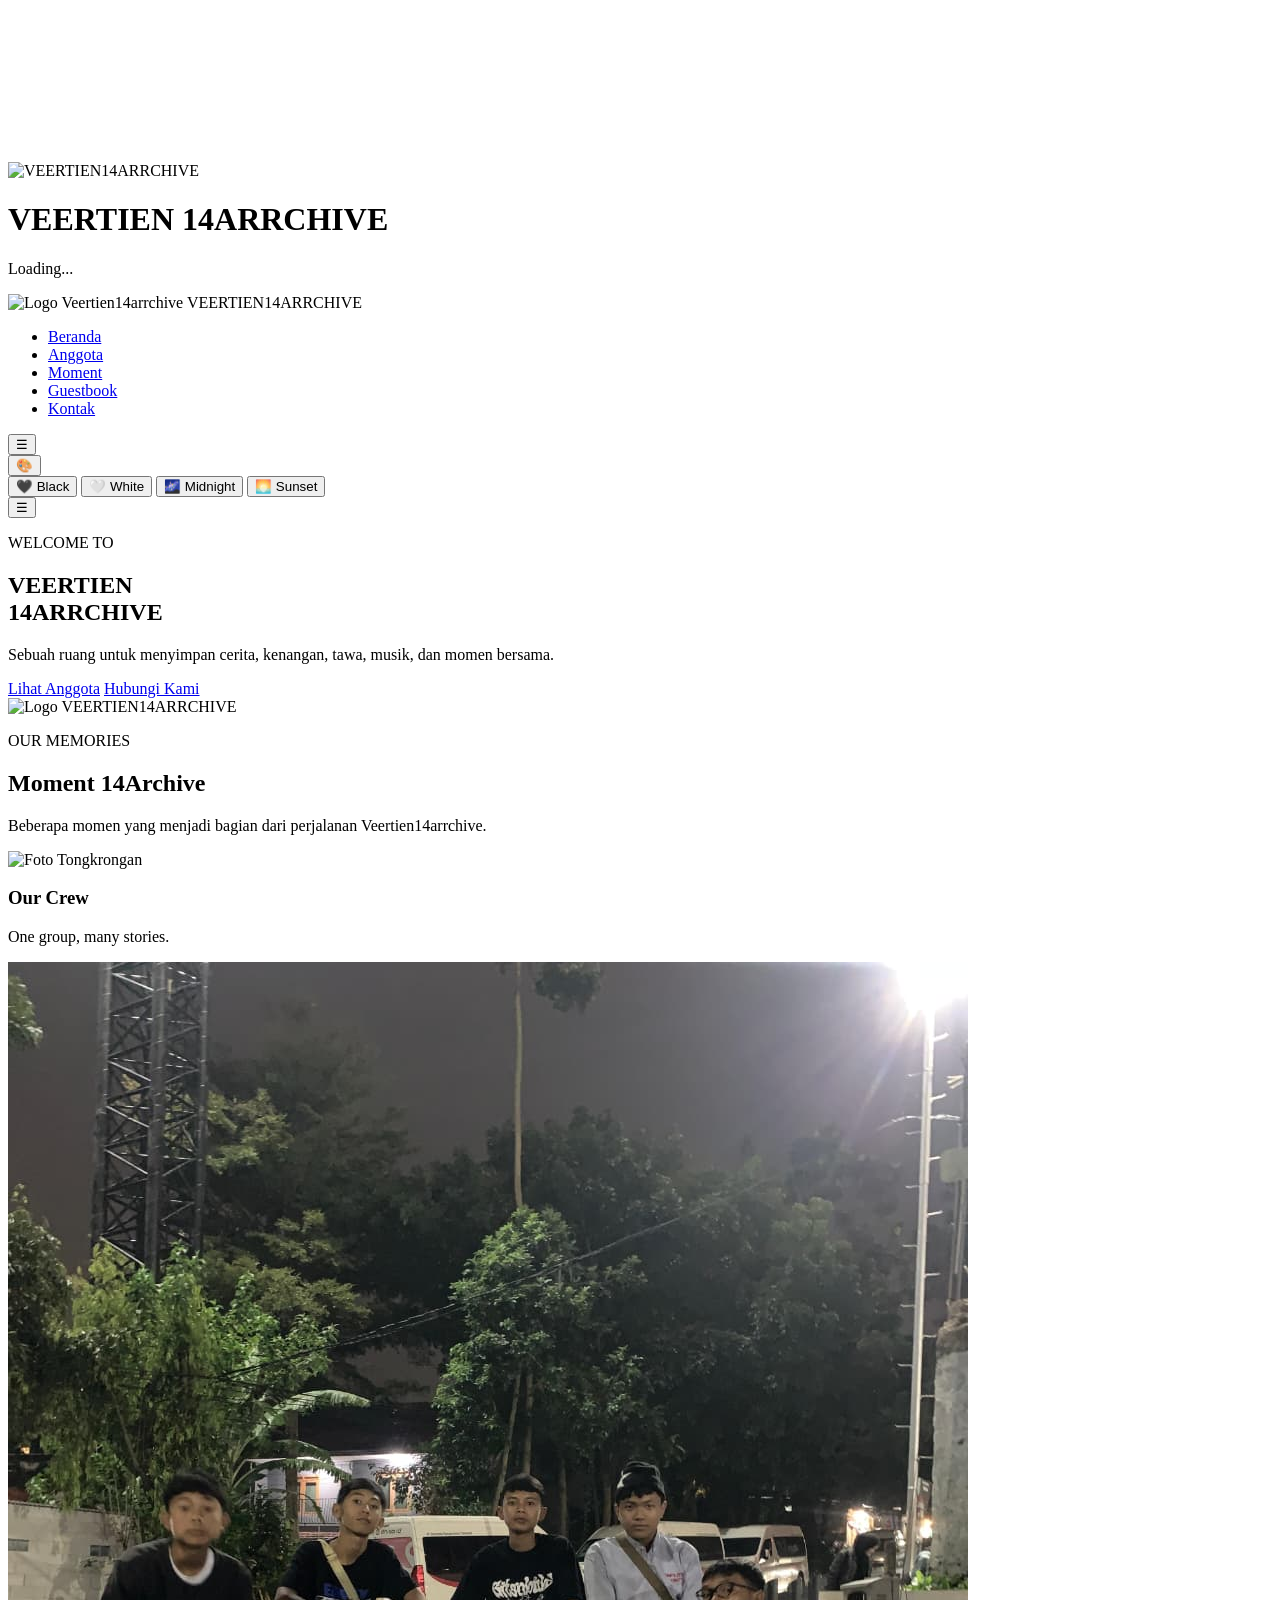
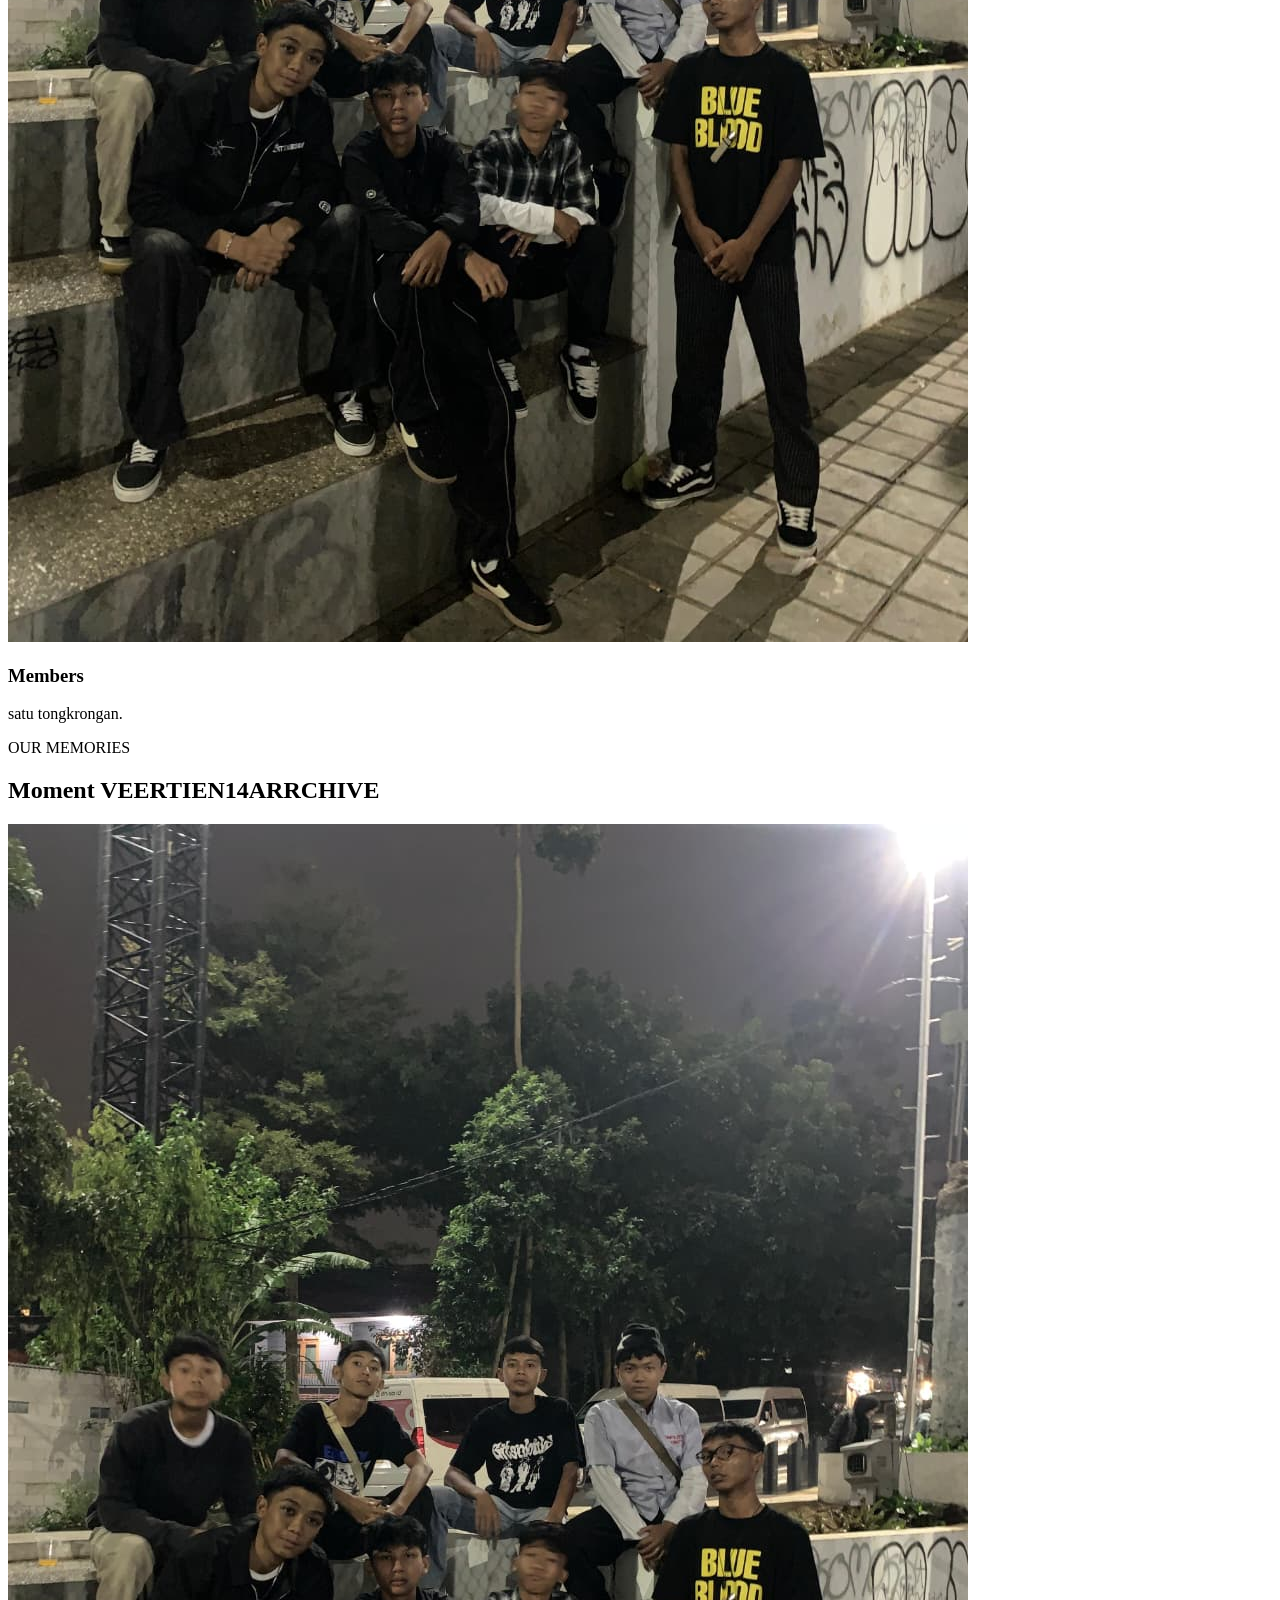
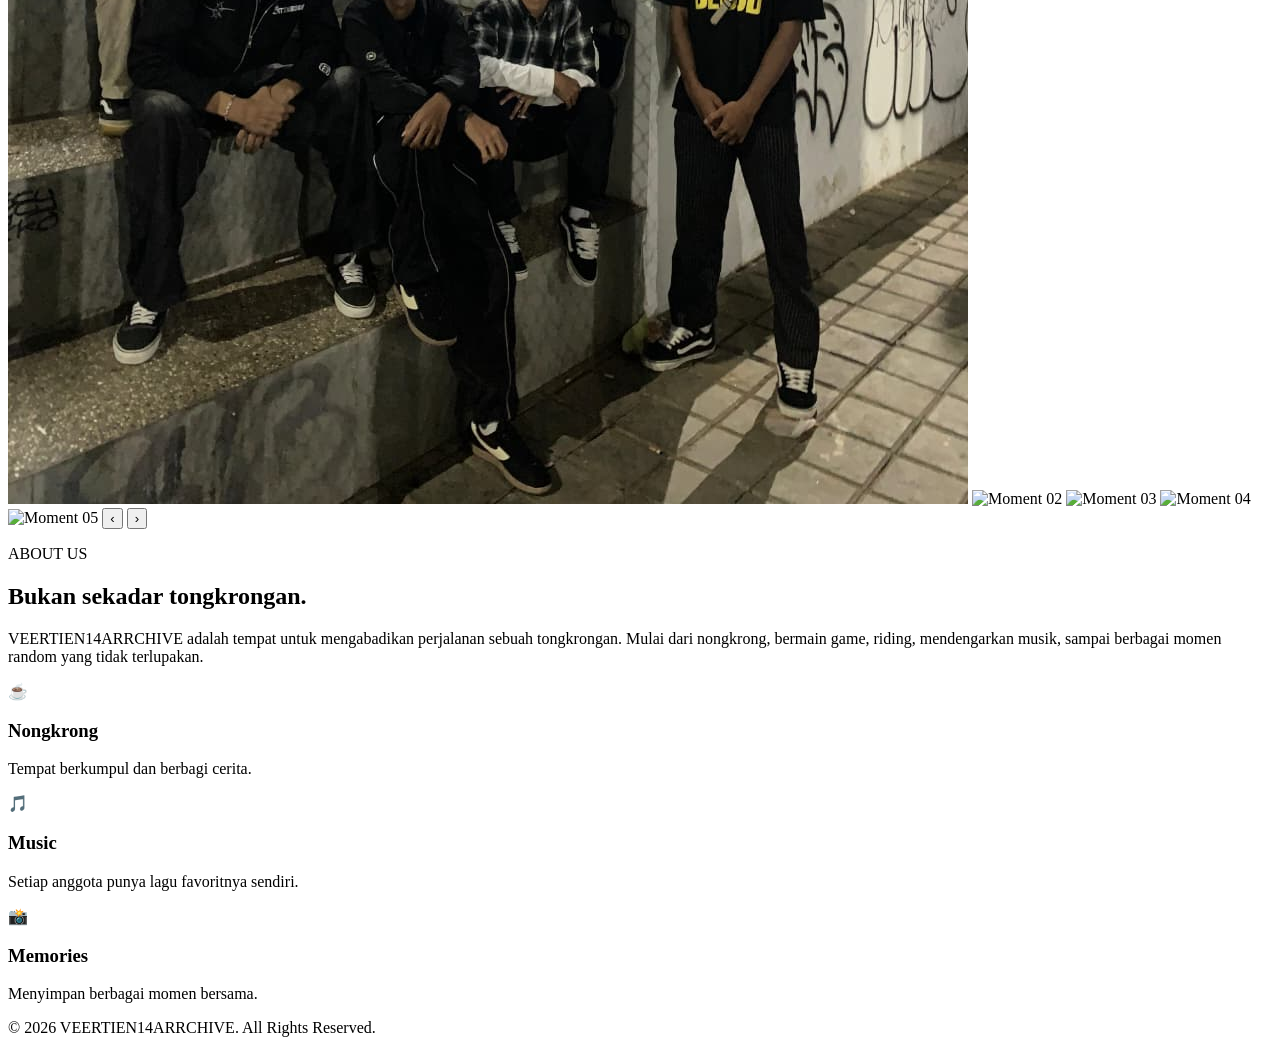
==== index.html @ f48fa810 "Add files via upload" ====
<!DOCTYPE html>
<html lang="id">
<head>
    <meta charset="UTF-8">
    <meta name="viewport" content="width=device-width, initial-scale=1.0">

    <title>VEERTIEN14ARRCHIVE</title>

    <link rel="stylesheet" href="style.css">
</head>

<body>
    <canvas id="particle-canvas"></canvas>
    <!-- LOADING SCREEN -->
<div id="loading-screen">

    <div class="loader-content">

        <img src="logo.jpeg" alt="VEERTIEN14ARRCHIVE">

        <h1>
            VEERTIEN
            <span>14ARRCHIVE</span>
        </h1>

        <div class="loader-bar">
            <div></div>
        </div>

        <p>Loading...</p>

    </div>

</div>

<header>
    <nav class="navbar">

        <div class="logo">
            <img src="logo.jpeg" alt="Logo Veertien14arrchive"> <span class="logo-text"> VEERTIEN<span>14ARRCHIVE</span> </span> </div>

        <ul class="nav-menu">
            <li>
                <a href="index.html" class="active">Beranda</a>
            </li>

            <li>
                <a href="anggota.html">Anggota</a>
            </li>

            <li>
                <a href="moment.html">Moment</a>
            </li>

            <li>
                <a href="guestbook.html">Guestbook</a>
            </li>

            <li>
                <a href="kontak.html">Kontak</a>
            </li>
        </ul>

        <button class="menu-toggle" onclick="toggleMenu()">
            ☰
        </button>

        <div class="theme-selector">
    <button class="theme-toggle" onclick="toggleTheme()">🎨</button>

    <div class="theme-menu" id="theme-menu">
        <button onclick="setTheme('black')">🖤 Black</button>
        <button onclick="setTheme('white')">🤍 White</button>
        <button onclick="setTheme('midnight')">🌌 Midnight</button>
        <button onclick="setTheme('sunset')">🌅 Sunset</button>
    </div>
</div>

<button class="menu-toggle" onclick="toggleMenu()">
    ☰
</button>

    </nav>
</header>


<!-- HERO -->

<section class="hero">
    <div class="hero-content">

        <div class="welcome-logo">
            <div class="welcome-text">
                <p class="small-title">WELCOME TO</p>

                <h1>
                    VEERTIEN<br>
                    <span>14ARRCHIVE</span>
                </h1>

                <p>
                    Sebuah ruang untuk menyimpan cerita,
                    kenangan, tawa, musik, dan momen
                    bersama.
                </p>

                <div class="hero-buttons">
                    <a href="anggota.html" class="btn">Lihat Anggota</a>
                    <a href="kontak.html" class="btn secondary">Hubungi Kami</a>
                </div>
            </div>

            <!-- LOGO DI SEBELAH KANAN -->
            <div class="welcome-logo-image">
                <img src="logo.jpeg" alt="Logo VEERTIEN14ARRCHIVE">
            </div>
        </div>

    </div>
</section>


<!-- GAMBAR -->

<section class="gallery">

    <div class="section-title">

        <p class="section-label">
            OUR MEMORIES
        </p>

        <h2>
            Moment <span>14Archive</span>
        </h2>

        <p>
            Beberapa momen yang menjadi bagian
            dari perjalanan Veertien14arrchive.
        </p>

    </div>


    <div class="gallery-container">

        <div class="gallery-image main-image">

            <img
                src="moment20.jpeg"
                alt="Foto Tongkrongan">

            <div class="image-caption">
                <h3>Our Crew</h3>
                <p>One group, many stories.</p>
            </div>

        </div>


        <div class="gallery-image">

            <img
                src="gambar1.jpeg"
                alt="Foto Anggota">

            <div class="image-caption">
                <h3>Members</h3>
                <p>satu tongkrongan.</p>
            </div>

        </div>

    </div>

</section>

<section class="home-slideshow">

    <div class="slideshow-header">
        <p>OUR MEMORIES</p>
        <h2>Moment VEERTIEN14ARRCHIVE</h2>
    </div>

    <div class="slideshow">

        <img src="gambar1.jpeg" class="slide active" alt="Moment 01">
        <img src="moment20.jpeg" class="slide" alt="Moment 02">
        <img src="moment23.jpeg" class="slide" alt="Moment 03">
        <img src="moment32.jpeg" class="slide" alt="Moment 04">
        <img src="moment30.jpeg" class="slide" alt="Moment 05">

        <button class="slide-prev" onclick="changeSlide(-1)">‹</button>
        <button class="slide-next" onclick="changeSlide(1)">›</button>

        <div class="slide-dots">
            <span class="dot active" onclick="showSlide(0)"></span>
            <span class="dot" onclick="showSlide(1)"></span>
            <span class="dot" onclick="showSlide(2)"></span>
            <span class="dot" onclick="showSlide(3)"></span>
            <span class="dot" onclick="showSlide(4)"></span>
        </div>

    </div>

</section>


<!-- TENTANG -->

<section class="about">

    <div>

        <p class="section-label">
            ABOUT US
        </p>

        <h2>
            Bukan sekadar <span>tongkrongan.</span>
        </h2>

        <p>
            VEERTIEN14ARRCHIVE adalah tempat untuk
            mengabadikan perjalanan sebuah tongkrongan.
            Mulai dari nongkrong, bermain game,
            riding, mendengarkan musik, sampai
            berbagai momen random yang tidak terlupakan.
        </p>

    </div>


    <div class="about-cards">

        <div class="card">

            <div class="icon">
                ☕
            </div>

            <h3>
                Nongkrong
            </h3>

            <p>
                Tempat berkumpul dan berbagi cerita.
            </p>

        </div>


        <div class="card">

            <div class="icon">
                🎵
            </div>

            <h3>
                Music
            </h3>

            <p>
                Setiap anggota punya lagu favoritnya sendiri.
            </p>

        </div>


        <div class="card">

            <div class="icon">
                📸
            </div>

            <h3>
                Memories
            </h3>

            <p>
                Menyimpan berbagai momen bersama.
            </p>

        </div>

    </div>

</section>

<footer>

    <p>
        © 2026 VEERTIEN14ARRCHIVE.
        All Rights Reserved.
    </p>

</footer>


<script src="script.js"></script>

</body>
</html>
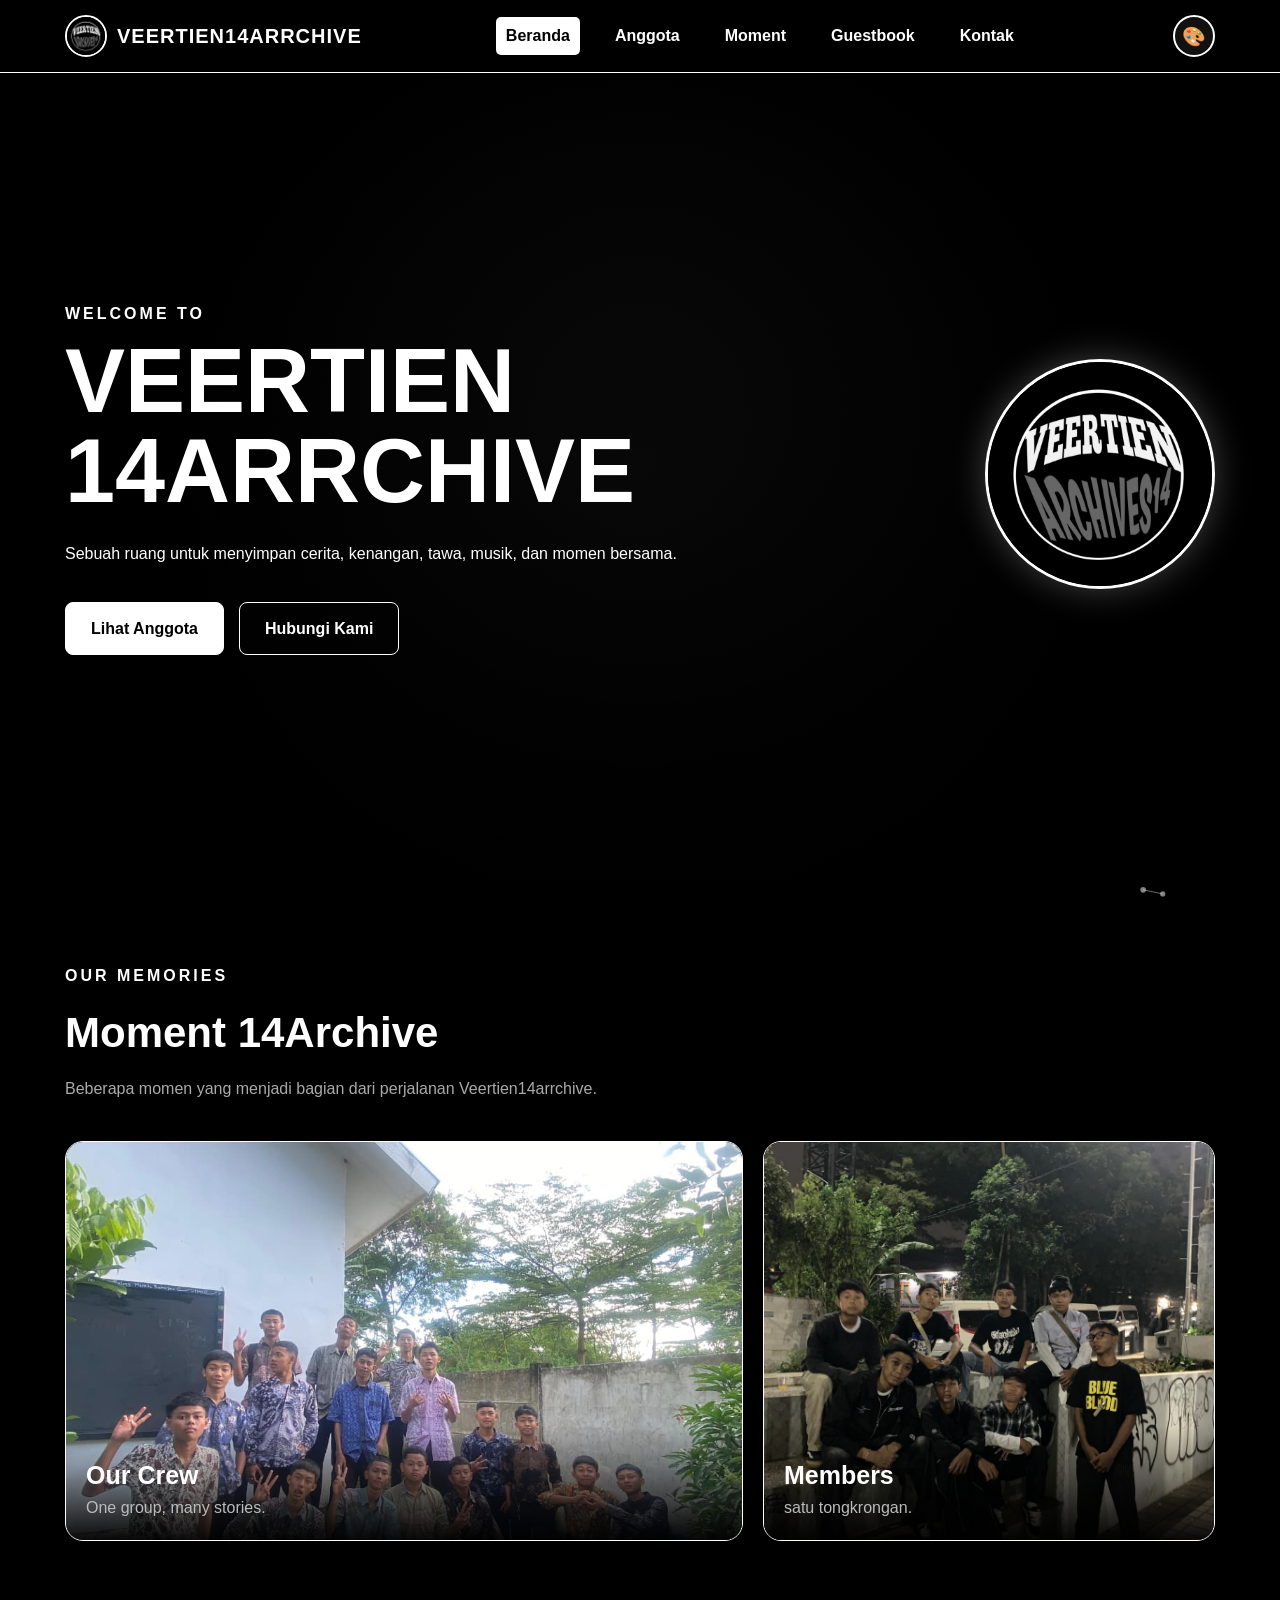
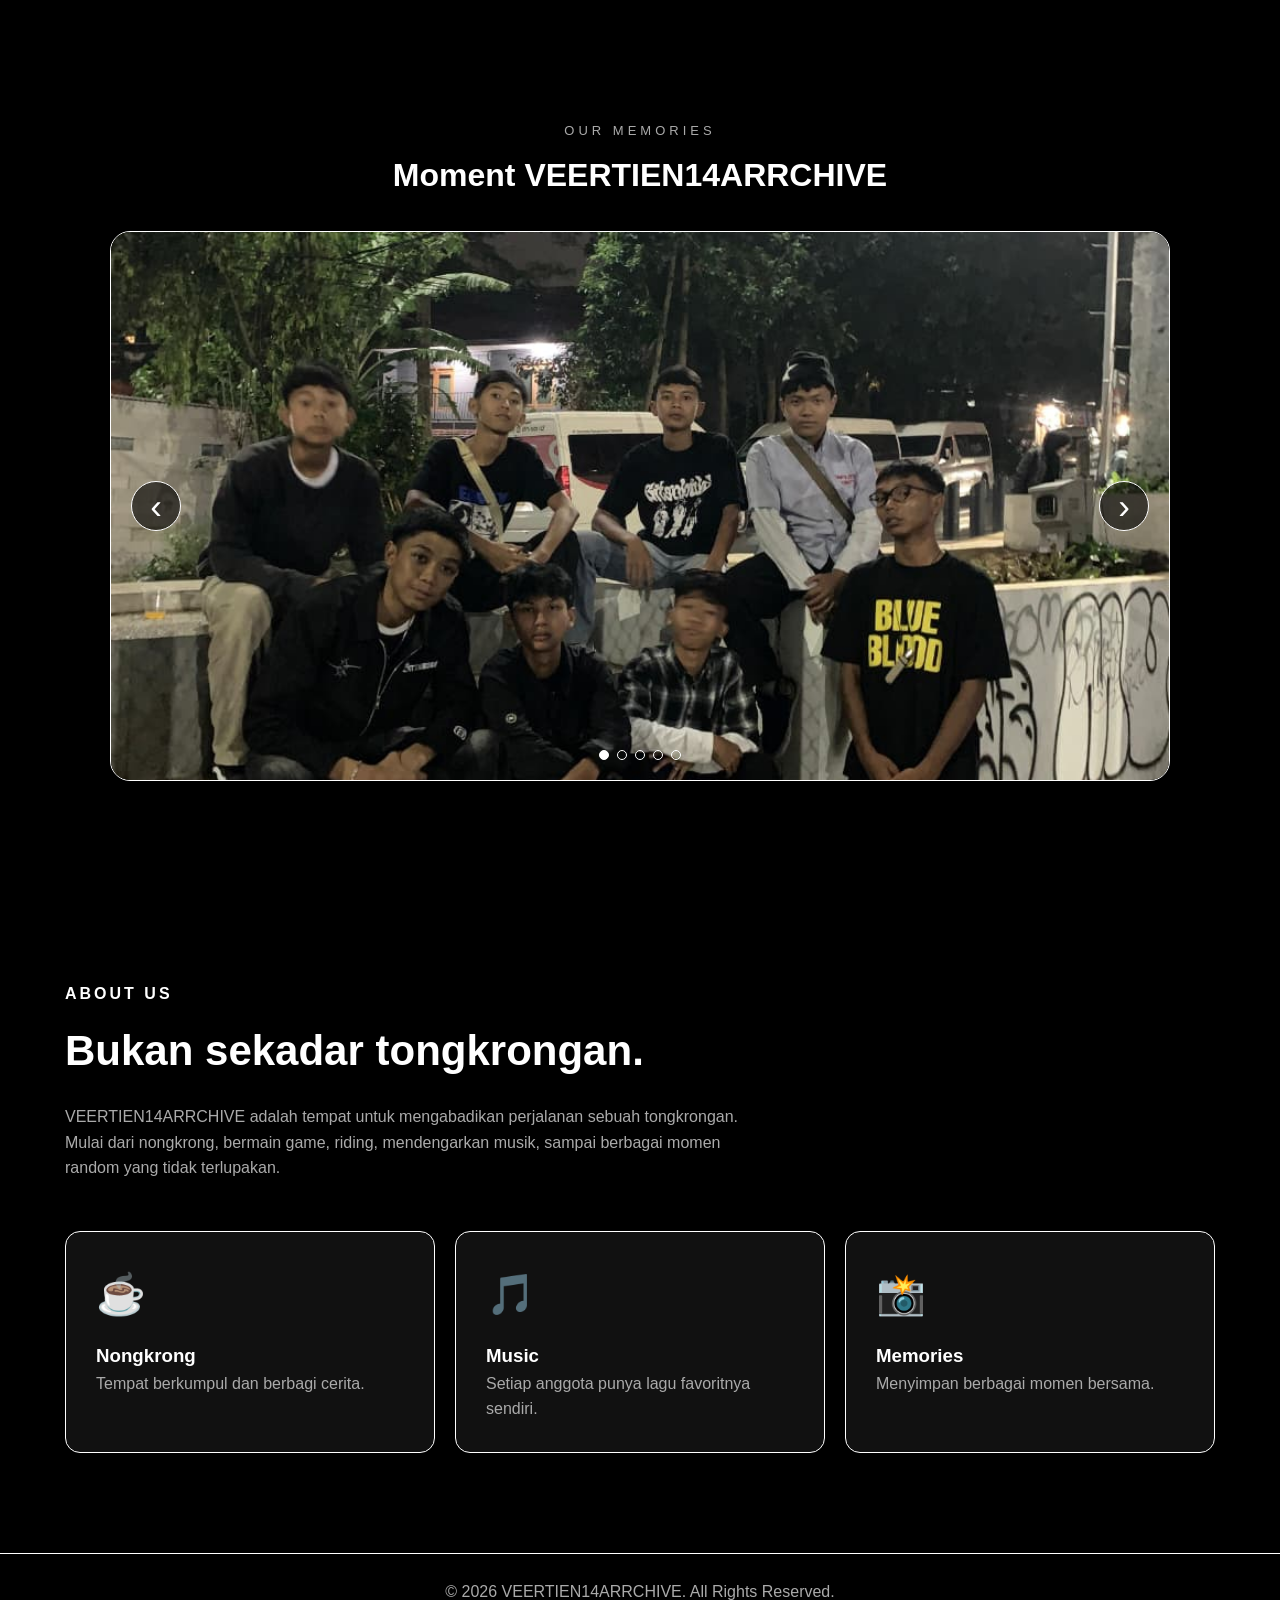
==== commit d6d1e5b5: "update website" ====
--- a/index.html
+++ b/index.html
@@ -1,303 +1,303 @@
-<!DOCTYPE html>
-<html lang="id">
-<head>
-    <meta charset="UTF-8">
-    <meta name="viewport" content="width=device-width, initial-scale=1.0">
-
-    <title>VEERTIEN14ARRCHIVE</title>
-
-    <link rel="stylesheet" href="style.css">
-</head>
-
-<body>
-    <canvas id="particle-canvas"></canvas>
-    <!-- LOADING SCREEN -->
-<div id="loading-screen">
-
-    <div class="loader-content">
-
-        <img src="logo.jpeg" alt="VEERTIEN14ARRCHIVE">
-
-        <h1>
-            VEERTIEN
-            <span>14ARRCHIVE</span>
-        </h1>
-
-        <div class="loader-bar">
-            <div></div>
-        </div>
-
-        <p>Loading...</p>
-
-    </div>
-
-</div>
-
-<header>
-    <nav class="navbar">
-
-        <div class="logo">
-            <img src="logo.jpeg" alt="Logo Veertien14arrchive"> <span class="logo-text"> VEERTIEN<span>14ARRCHIVE</span> </span> </div>
-
-        <ul class="nav-menu">
-            <li>
-                <a href="index.html" class="active">Beranda</a>
-            </li>
-
-            <li>
-                <a href="anggota.html">Anggota</a>
-            </li>
-
-            <li>
-                <a href="moment.html">Moment</a>
-            </li>
-
-            <li>
-                <a href="guestbook.html">Guestbook</a>
-            </li>
-
-            <li>
-                <a href="kontak.html">Kontak</a>
-            </li>
-        </ul>
-
-        <button class="menu-toggle" onclick="toggleMenu()">
-            ☰
-        </button>
-
-        <div class="theme-selector">
-    <button class="theme-toggle" onclick="toggleTheme()">🎨</button>
-
-    <div class="theme-menu" id="theme-menu">
-        <button onclick="setTheme('black')">🖤 Black</button>
-        <button onclick="setTheme('white')">🤍 White</button>
-        <button onclick="setTheme('midnight')">🌌 Midnight</button>
-        <button onclick="setTheme('sunset')">🌅 Sunset</button>
-    </div>
-</div>
-
-<button class="menu-toggle" onclick="toggleMenu()">
-    ☰
-</button>
-
-    </nav>
-</header>
-
-
-<!-- HERO -->
-
-<section class="hero">
-    <div class="hero-content">
-
-        <div class="welcome-logo">
-            <div class="welcome-text">
-                <p class="small-title">WELCOME TO</p>
-
-                <h1>
-                    VEERTIEN<br>
-                    <span>14ARRCHIVE</span>
-                </h1>
-
-                <p>
-                    Sebuah ruang untuk menyimpan cerita,
-                    kenangan, tawa, musik, dan momen
-                    bersama.
-                </p>
-
-                <div class="hero-buttons">
-                    <a href="anggota.html" class="btn">Lihat Anggota</a>
-                    <a href="kontak.html" class="btn secondary">Hubungi Kami</a>
-                </div>
-            </div>
-
-            <!-- LOGO DI SEBELAH KANAN -->
-            <div class="welcome-logo-image">
-                <img src="logo.jpeg" alt="Logo VEERTIEN14ARRCHIVE">
-            </div>
-        </div>
-
-    </div>
-</section>
-
-
-<!-- GAMBAR -->
-
-<section class="gallery">
-
-    <div class="section-title">
-
-        <p class="section-label">
-            OUR MEMORIES
-        </p>
-
-        <h2>
-            Moment <span>14Archive</span>
-        </h2>
-
-        <p>
-            Beberapa momen yang menjadi bagian
-            dari perjalanan Veertien14arrchive.
-        </p>
-
-    </div>
-
-
-    <div class="gallery-container">
-
-        <div class="gallery-image main-image">
-
-            <img
-                src="moment20.jpeg"
-                alt="Foto Tongkrongan">
-
-            <div class="image-caption">
-                <h3>Our Crew</h3>
-                <p>One group, many stories.</p>
-            </div>
-
-        </div>
-
-
-        <div class="gallery-image">
-
-            <img
-                src="gambar1.jpeg"
-                alt="Foto Anggota">
-
-            <div class="image-caption">
-                <h3>Members</h3>
-                <p>satu tongkrongan.</p>
-            </div>
-
-        </div>
-
-    </div>
-
-</section>
-
-<section class="home-slideshow">
-
-    <div class="slideshow-header">
-        <p>OUR MEMORIES</p>
-        <h2>Moment VEERTIEN14ARRCHIVE</h2>
-    </div>
-
-    <div class="slideshow">
-
-        <img src="gambar1.jpeg" class="slide active" alt="Moment 01">
-        <img src="moment20.jpeg" class="slide" alt="Moment 02">
-        <img src="moment23.jpeg" class="slide" alt="Moment 03">
-        <img src="moment32.jpeg" class="slide" alt="Moment 04">
-        <img src="moment30.jpeg" class="slide" alt="Moment 05">
-
-        <button class="slide-prev" onclick="changeSlide(-1)">‹</button>
-        <button class="slide-next" onclick="changeSlide(1)">›</button>
-
-        <div class="slide-dots">
-            <span class="dot active" onclick="showSlide(0)"></span>
-            <span class="dot" onclick="showSlide(1)"></span>
-            <span class="dot" onclick="showSlide(2)"></span>
-            <span class="dot" onclick="showSlide(3)"></span>
-            <span class="dot" onclick="showSlide(4)"></span>
-        </div>
-
-    </div>
-
-</section>
-
-
-<!-- TENTANG -->
-
-<section class="about">
-
-    <div>
-
-        <p class="section-label">
-            ABOUT US
-        </p>
-
-        <h2>
-            Bukan sekadar <span>tongkrongan.</span>
-        </h2>
-
-        <p>
-            VEERTIEN14ARRCHIVE adalah tempat untuk
-            mengabadikan perjalanan sebuah tongkrongan.
-            Mulai dari nongkrong, bermain game,
-            riding, mendengarkan musik, sampai
-            berbagai momen random yang tidak terlupakan.
-        </p>
-
-    </div>
-
-
-    <div class="about-cards">
-
-        <div class="card">
-
-            <div class="icon">
-                ☕
-            </div>
-
-            <h3>
-                Nongkrong
-            </h3>
-
-            <p>
-                Tempat berkumpul dan berbagi cerita.
-            </p>
-
-        </div>
-
-
-        <div class="card">
-
-            <div class="icon">
-                🎵
-            </div>
-
-            <h3>
-                Music
-            </h3>
-
-            <p>
-                Setiap anggota punya lagu favoritnya sendiri.
-            </p>
-
-        </div>
-
-
-        <div class="card">
-
-            <div class="icon">
-                📸
-            </div>
-
-            <h3>
-                Memories
-            </h3>
-
-            <p>
-                Menyimpan berbagai momen bersama.
-            </p>
-
-        </div>
-
-    </div>
-
-</section>
-
-<footer>
-
-    <p>
-        © 2026 VEERTIEN14ARRCHIVE.
-        All Rights Reserved.
-    </p>
-
-</footer>
-
-
-<script src="script.js"></script>
-
-</body>
-</html>
+<!DOCTYPE html>
+<html lang="id">
+<head>
+    <meta charset="UTF-8">
+    <meta name="viewport" content="width=device-width, initial-scale=1.0">
+
+    <title>VEERTIEN14ARRCHIVE</title>
+
+    <link rel="stylesheet" href="style.css">
+</head>
+
+<body>
+    <canvas id="particle-canvas"></canvas>
+    <!-- LOADING SCREEN -->
+<div id="loading-screen">
+
+    <div class="loader-content">
+
+        <img src="logo.jpeg" alt="VEERTIEN14ARRCHIVE">
+
+        <h1>
+            VEERTIEN
+            <span>14ARRCHIVE</span>
+        </h1>
+
+        <div class="loader-bar">
+            <div></div>
+        </div>
+
+        <p>Loading...</p>
+
+    </div>
+
+</div>
+
+<header>
+    <nav class="navbar">
+
+        <div class="logo">
+            <img src="logo.jpeg" alt="Logo Veertien14arrchive"> <span class="logo-text"> VEERTIEN<span>14ARRCHIVE</span> </span> </div>
+
+        <ul class="nav-menu">
+            <li>
+                <a href="index.html" class="active">Beranda</a>
+            </li>
+
+            <li>
+                <a href="anggota.html">Anggota</a>
+            </li>
+
+            <li>
+                <a href="moment.html">Moment</a>
+            </li>
+
+            <li>
+                <a href="guestbook.html">Guestbook</a>
+            </li>
+
+            <li>
+                <a href="kontak.html">Kontak</a>
+            </li>
+        </ul>
+
+        <button class="menu-toggle" onclick="toggleMenu()">
+            ☰
+        </button>
+
+        <div class="theme-selector">
+    <button class="theme-toggle" onclick="toggleTheme()">🎨</button>
+
+    <div class="theme-menu" id="theme-menu">
+        <button onclick="setTheme('black')">🖤 Black</button>
+        <button onclick="setTheme('white')">🤍 White</button>
+        <button onclick="setTheme('midnight')">🌌 Midnight</button>
+        <button onclick="setTheme('sunset')">🌅 Sunset</button>
+    </div>
+</div>
+
+<button class="menu-toggle" onclick="toggleMenu()">
+    ☰
+</button>
+
+    </nav>
+</header>
+
+
+<!-- HERO -->
+
+<section class="hero">
+    <div class="hero-content">
+
+        <div class="welcome-logo">
+            <div class="welcome-text">
+                <p class="small-title">WELCOME TO</p>
+
+                <h1>
+                    VEERTIEN<br>
+                    <span>14ARRCHIVE</span>
+                </h1>
+
+                <p>
+                    Sebuah ruang untuk menyimpan cerita,
+                    kenangan, tawa, musik, dan momen
+                    bersama.
+                </p>
+
+                <div class="hero-buttons">
+                    <a href="anggota.html" class="btn">Lihat Anggota</a>
+                    <a href="kontak.html" class="btn secondary">Hubungi Kami</a>
+                </div>
+            </div>
+
+            <!-- LOGO DI SEBELAH KANAN -->
+            <div class="welcome-logo-image">
+                <img src="logo.jpeg" alt="Logo VEERTIEN14ARRCHIVE">
+            </div>
+        </div>
+
+    </div>
+</section>
+
+
+<!-- GAMBAR -->
+
+<section class="gallery">
+
+    <div class="section-title">
+
+        <p class="section-label">
+            OUR MEMORIES
+        </p>
+
+        <h2>
+            Moment <span>14Archive</span>
+        </h2>
+
+        <p>
+            Beberapa momen yang menjadi bagian
+            dari perjalanan Veertien14arrchive.
+        </p>
+
+    </div>
+
+
+    <div class="gallery-container">
+
+        <div class="gallery-image main-image">
+
+            <img
+                src="moment20.jpeg"
+                alt="Foto Tongkrongan">
+
+            <div class="image-caption">
+                <h3>Our Crew</h3>
+                <p>One group, many stories.</p>
+            </div>
+
+        </div>
+
+
+        <div class="gallery-image">
+
+            <img
+                src="gambar1.jpeg"
+                alt="Foto Anggota">
+
+            <div class="image-caption">
+                <h3>Members</h3>
+                <p>satu tongkrongan.</p>
+            </div>
+
+        </div>
+
+    </div>
+
+</section>
+
+<section class="home-slideshow">
+
+    <div class="slideshow-header">
+        <p>OUR MEMORIES</p>
+        <h2>Moment VEERTIEN14ARRCHIVE</h2>
+    </div>
+
+    <div class="slideshow">
+
+        <img src="gambar1.jpeg" class="slide active" alt="Moment 01">
+        <img src="moment20.jpeg" class="slide" alt="Moment 02">
+        <img src="moment23.jpeg" class="slide" alt="Moment 03">
+        <img src="moment32.jpeg" class="slide" alt="Moment 04">
+        <img src="moment30.jpeg" class="slide" alt="Moment 05">
+
+        <button class="slide-prev" onclick="changeSlide(-1)">‹</button>
+        <button class="slide-next" onclick="changeSlide(1)">›</button>
+
+        <div class="slide-dots">
+            <span class="dot active" onclick="showSlide(0)"></span>
+            <span class="dot" onclick="showSlide(1)"></span>
+            <span class="dot" onclick="showSlide(2)"></span>
+            <span class="dot" onclick="showSlide(3)"></span>
+            <span class="dot" onclick="showSlide(4)"></span>
+        </div>
+
+    </div>
+
+</section>
+
+
+<!-- TENTANG -->
+
+<section class="about">
+
+    <div>
+
+        <p class="section-label">
+            ABOUT US
+        </p>
+
+        <h2>
+            Bukan sekadar <span>tongkrongan.</span>
+        </h2>
+
+        <p>
+            VEERTIEN14ARRCHIVE adalah tempat untuk
+            mengabadikan perjalanan sebuah tongkrongan.
+            Mulai dari nongkrong, bermain game,
+            riding, mendengarkan musik, sampai
+            berbagai momen random yang tidak terlupakan.
+        </p>
+
+    </div>
+
+
+    <div class="about-cards">
+
+        <div class="card">
+
+            <div class="icon">
+                ☕
+            </div>
+
+            <h3>
+                Nongkrong
+            </h3>
+
+            <p>
+                Tempat berkumpul dan berbagi cerita.
+            </p>
+
+        </div>
+
+
+        <div class="card">
+
+            <div class="icon">
+                🎵
+            </div>
+
+            <h3>
+                Music
+            </h3>
+
+            <p>
+                Setiap anggota punya lagu favoritnya sendiri.
+            </p>
+
+        </div>
+
+
+        <div class="card">
+
+            <div class="icon">
+                📸
+            </div>
+
+            <h3>
+                Memories
+            </h3>
+
+            <p>
+                Menyimpan berbagai momen bersama.
+            </p>
+
+        </div>
+
+    </div>
+
+</section>
+
+<footer>
+
+    <p>
+        © 2026 VEERTIEN14ARRCHIVE.
+        All Rights Reserved.
+    </p>
+
+</footer>
+
+
+<script src="script.js"></script>
+
+</body>
+</html>
--- a/style.css
+++ b/style.css
@@ -0,0 +1,1651 @@
+/* =========================================================
+   RESET
+========================================================= */
+
+* {
+    margin: 0;
+    padding: 0;
+    box-sizing: border-box;
+}
+
+html {
+    scroll-behavior: smooth;
+}
+
+body {
+    font-family: Arial, Helvetica, sans-serif;
+    background: var(--bg);
+    color: var(--text);
+    line-height: 1.6;
+    overflow-x: hidden;
+    transition: background 0.5s ease, color 0.5s ease;
+}
+
+/* =========================================================
+   THEME SYSTEM
+========================================================= */
+
+:root {
+    --bg: #000000;
+    --bg-secondary: #111111;
+    --text: #ffffff;
+    --text-secondary: #aaaaaa;
+    --border: #ffffff;
+    --button-bg: #ffffff;
+    --button-text: #000000;
+}
+
+/* BLACK */
+
+body.theme-black {
+    --bg: #000000;
+    --bg-secondary: #111111;
+    --text: #ffffff;
+    --text-secondary: #aaaaaa;
+    --border: #ffffff;
+    --button-bg: #ffffff;
+    --button-text: #000000;
+}
+
+/* WHITE */
+
+body.theme-white {
+    --bg: #f5f5f5;
+    --bg-secondary: #ffffff;
+    --text: #111111;
+    --text-secondary: #555555;
+    --border: #111111;
+    --button-bg: #111111;
+    --button-text: #ffffff;
+}
+
+/* MIDNIGHT */
+
+body.theme-midnight {
+    --bg: #080d1a;
+    --bg-secondary: #111a2e;
+    --text: #eaf2ff;
+    --text-secondary: #9eacc5;
+    --border: #5d8cff;
+    --button-bg: #5d8cff;
+    --button-text: #ffffff;
+}
+
+/* SUNSET */
+
+body.theme-sunset {
+    --bg: #1a0d08;
+    --bg-secondary: #2b1710;
+    --text: #fff4ed;
+    --text-secondary: #d8aaa0;
+    --border: #ff9b6a;
+    --button-bg: #ff9b6a;
+    --button-text: #1a0d08;
+}
+
+/* =========================================================
+   NAVBAR
+========================================================= */
+
+header {
+    position: sticky;
+    top: 0;
+    z-index: 1000;
+    background: var(--bg);
+    border-bottom: 1px solid var(--border);
+    transition: 0.4s ease;
+}
+
+.navbar {
+    max-width: 1200px;
+    margin: auto;
+    padding: 15px 25px;
+    display: flex;
+    align-items: center;
+    justify-content: space-between;
+}
+
+.logo {
+    display: flex;
+    align-items: center;
+    gap: 10px;
+    font-size: 20px;
+    font-weight: bold;
+    letter-spacing: 1px;
+}
+
+.logo img {
+    width: 42px;
+    height: 42px;
+    object-fit: cover;
+    border-radius: 50%;
+    border: 2px solid var(--border);
+    transition: 0.3s ease;
+}
+
+.logo img:hover {
+    transform: rotate(10deg) scale(1.08);
+}
+
+.logo-text,
+.logo-text span {
+    color: var(--text);
+}
+
+.nav-menu {
+    list-style: none;
+    display: flex;
+    align-items: center;
+    gap: 25px;
+}
+
+.nav-menu a {
+    display: block;
+    color: var(--text);
+    text-decoration: none;
+    font-weight: bold;
+    padding: 6px 10px;
+    border-radius: 5px;
+    transition: 0.3s ease;
+}
+
+.nav-menu a:hover,
+.nav-menu a.active {
+    color: var(--button-text);
+    background: var(--button-bg);
+}
+
+.nav-menu li {
+    transition: 0.3s ease;
+}
+
+.nav-menu li:hover {
+    transform: translateY(-2px);
+}
+
+.menu-toggle {
+    display: none;
+    background: none;
+    border: none;
+    color: var(--text);
+    font-size: 25px;
+    cursor: pointer;
+}
+
+/* =========================================================
+   THEME SELECTOR
+========================================================= */
+
+.theme-selector {
+    position: relative;
+    margin-left: 15px;
+}
+
+.theme-toggle {
+    width: 42px;
+    height: 42px;
+    border-radius: 50%;
+    border: 2px solid var(--border);
+    background: var(--bg-secondary);
+    color: var(--text);
+    font-size: 19px;
+    cursor: pointer;
+    transition: 0.3s ease;
+}
+
+.theme-toggle:hover {
+    transform: rotate(20deg) scale(1.1);
+}
+
+.theme-menu {
+    position: absolute;
+    top: 52px;
+    right: 0;
+    width: 170px;
+    padding: 8px;
+    background: var(--bg-secondary);
+    border: 1px solid var(--border);
+    border-radius: 12px;
+    box-shadow: 0 10px 30px rgba(0, 0, 0, 0.4);
+    opacity: 0;
+    visibility: hidden;
+    transform: translateY(-10px);
+    transition: 0.3s ease;
+}
+
+.theme-menu.show {
+    opacity: 1;
+    visibility: visible;
+    transform: translateY(0);
+}
+
+.theme-menu button {
+    width: 100%;
+    padding: 10px;
+    border: none;
+    border-radius: 8px;
+    background: transparent;
+    color: var(--text);
+    text-align: left;
+    cursor: pointer;
+    transition: 0.3s ease;
+}
+
+.theme-menu button:hover {
+    background: var(--button-bg);
+    color: var(--button-text);
+    transform: translateX(5px);
+}
+
+/* =========================================================
+   HERO
+========================================================= */
+
+.hero {
+    min-height: 90vh;
+    display: flex;
+    align-items: center;
+    background:
+        linear-gradient(
+            rgba(0, 0, 0, 0.75),
+            rgba(0, 0, 0, 0.95)
+        ),
+        radial-gradient(
+            circle at center,
+            #333333,
+            #000000 60%
+        );
+}
+
+.hero-content {
+    max-width: 1200px;
+    width: 100%;
+    margin: auto;
+    padding: 50px 25px;
+    animation: fadeUp 0.9s ease both;
+}
+
+.small-title,
+.section-label {
+    color: var(--text);
+    font-weight: bold;
+    letter-spacing: 3px;
+    margin-bottom: 10px;
+}
+
+.hero h1 {
+    font-size: clamp(45px, 8vw, 90px);
+    line-height: 1;
+    margin-bottom: 25px;
+    animation: titleReveal 1s ease both;
+}
+
+.hero h1 span,
+h1 span,
+h2 span {
+    color: var(--text);
+}
+
+.hero-content > p:not(.small-title) {
+    max-width: 600px;
+    color: var(--text-secondary);
+    font-size: 18px;
+}
+
+/* =========================================================
+   WELCOME LOGO
+========================================================= */
+
+.welcome-logo {
+    display: flex;
+    align-items: center;
+    justify-content: space-between;
+    gap: 50px;
+    width: 100%;
+}
+
+.welcome-text {
+    flex: 1;
+}
+
+.welcome-logo-image {
+    flex-shrink: 0;
+}
+
+.welcome-logo-image img {
+    width: 230px;
+    height: 230px;
+    object-fit: cover;
+    border-radius: 50%;
+    border: 3px solid var(--border);
+    box-shadow: 0 0 35px rgba(255, 255, 255, 0.25);
+    animation: logoFloat 4s ease-in-out infinite;
+}
+
+/* =========================================================
+   BUTTON
+========================================================= */
+
+.hero-buttons {
+    display: flex;
+    gap: 15px;
+    margin-top: 35px;
+}
+
+.btn {
+    display: inline-block;
+    padding: 13px 25px;
+    border-radius: 8px;
+    background: var(--button-bg);
+    color: var(--button-text);
+    text-decoration: none;
+    font-weight: bold;
+    border: 1px solid var(--border);
+    cursor: pointer;
+    transition: 0.3s ease;
+}
+
+.btn:hover {
+    transform: translateY(-5px) scale(1.03);
+    background: var(--bg);
+    color: var(--text);
+}
+
+.btn:active {
+    transform: scale(0.95);
+}
+
+.btn.secondary {
+    background: transparent;
+    color: var(--text);
+}
+
+.btn.secondary:hover {
+    background: var(--button-bg);
+    color: var(--button-text);
+}
+
+/* =========================================================
+   ABOUT
+========================================================= */
+
+.about {
+    max-width: 1200px;
+    margin: auto;
+    padding: 100px 25px;
+    animation: fadeUp 0.9s ease both;
+}
+
+.about h2 {
+    font-size: 42px;
+    margin-bottom: 20px;
+}
+
+.about > div:first-child > p:last-child {
+    max-width: 700px;
+    color: var(--text-secondary);
+}
+
+.about-cards {
+    display: grid;
+    grid-template-columns: repeat(3, 1fr);
+    gap: 20px;
+    margin-top: 50px;
+}
+
+/* =========================================================
+   CARD
+========================================================= */
+
+.card {
+    background: var(--bg-secondary);
+    color: var(--text);
+    padding: 30px;
+    border: 1px solid var(--border);
+    border-radius: 15px;
+    transition: 0.3s ease;
+    animation: cardAppear 0.7s ease both;
+}
+
+.card:hover {
+    transform: translateY(-8px);
+    background: var(--button-bg);
+    color: var(--button-text);
+}
+
+.icon {
+    font-size: 40px;
+    margin-bottom: 15px;
+}
+
+.card p {
+    color: var(--text-secondary);
+}
+
+.card:hover p {
+    color: var(--button-text);
+}
+
+/* =========================================================
+   PAGE HEADER
+========================================================= */
+
+.page-header {
+    text-align: center;
+    padding: 90px 20px 60px;
+    animation: fadeUp 0.9s ease both;
+}
+
+.page-header h1 {
+    font-size: 55px;
+    margin-bottom: 15px;
+}
+
+.page-header p:last-child {
+    color: var(--text-secondary);
+}
+
+/* =========================================================
+   MEMBERS
+========================================================= */
+
+.members {
+    max-width: 1200px;
+    margin: auto;
+    padding: 20px 25px 100px;
+    display: grid;
+    grid-template-columns: repeat(3, 1fr);
+    gap: 25px;
+}
+
+.member-card {
+    text-align: center;
+    background: var(--bg-secondary);
+    color: var(--text);
+    border: 1px solid var(--border);
+    border-radius: 15px;
+    padding: 35px 20px;
+    transition: 0.3s ease;
+    animation: cardAppear 0.7s ease both;
+}
+
+.member-card:hover {
+    transform: translateY(-10px) scale(1.02);
+    background: var(--button-bg);
+    color: var(--button-text);
+}
+
+.member-photo {
+    width: 150px;
+    height: 150px;
+    object-fit: cover;
+    border-radius: 50%;
+    border: 3px solid var(--border);
+    display: block;
+    margin: 0 auto 15px;
+    cursor: pointer;
+    transition: 0.5s ease;
+}
+
+.member-card:hover .member-photo {
+    transform: scale(1.08);
+}
+
+.avatar {
+    width: 45px;
+    height: 45px;
+    border-radius: 50%;
+    background: var(--button-bg);
+    color: var(--button-text);
+    display: flex;
+    align-items: center;
+    justify-content: center;
+    font-weight: bold;
+    margin: 0 auto 15px;
+}
+
+.member-card .role {
+    color: var(--text);
+    font-weight: bold;
+    margin-bottom: 10px;
+}
+
+.member-card p:last-child {
+    color: var(--text-secondary);
+}
+
+/* =========================================================
+   MUSIC PLAYER
+========================================================= */
+
+.music-player {
+    margin-top: 20px;
+    padding-top: 15px;
+    border-top: 1px solid var(--border);
+}
+
+.music-player p {
+    color: var(--text);
+    font-size: 14px;
+    font-weight: bold;
+    margin-bottom: 10px;
+}
+
+.play-btn {
+    width: 100%;
+    padding: 10px;
+    border: 1px solid var(--border);
+    border-radius: 8px;
+    background: var(--button-bg);
+    color: var(--button-text);
+    font-weight: bold;
+    cursor: pointer;
+    transition: 0.3s ease;
+}
+
+.play-btn:hover {
+    background: var(--bg);
+    color: var(--text);
+    transform: translateY(-2px);
+}
+
+.play-btn.playing {
+    background: var(--bg);
+    color: var(--text);
+}
+
+@media (hover: none), (pointer: coarse) {
+    .member-card:hover {
+        transform: none;
+        background: var(--bg-secondary);
+        color: var(--text);
+    }
+
+    .member-card:hover .member-photo {
+        transform: none;
+    }
+
+    .play-btn:hover {
+        transform: none;
+        background: var(--button-bg);
+        color: var(--button-text);
+    }
+}
+
+/* =========================================================
+   CONTACT
+========================================================= */
+
+.contact {
+    max-width: 1100px;
+    margin: auto;
+    padding: 20px 25px 100px;
+    display: grid;
+    grid-template-columns: 1fr 1fr;
+    gap: 60px;
+    animation: fadeUp 0.9s ease both;
+}
+
+.contact-info h2 {
+    font-size: 45px;
+    margin-bottom: 20px;
+}
+
+.contact-info > p {
+    color: var(--text-secondary);
+    margin-bottom: 35px;
+}
+
+.contact-item {
+    padding: 18px 0;
+    border-bottom: 1px solid var(--border);
+    transition: 0.3s ease;
+}
+
+.contact-item strong {
+    color: var(--text);
+}
+
+.contact-item p {
+    color: var(--text-secondary);
+}
+
+.contact-link {
+    display: block;
+    text-decoration: none;
+    color: inherit;
+    cursor: pointer;
+}
+
+.contact-link:hover {
+    transform: translateX(8px);
+}
+
+.contact-link strong {
+    display: block;
+    margin-bottom: 8px;
+}
+
+.contact-link p {
+    margin-bottom: 8px;
+}
+
+.contact-link span {
+    color: var(--text-secondary);
+    font-size: 13px;
+}
+
+.contact-link:hover span {
+    color: var(--text);
+}
+
+/* =========================================================
+   CONTACT CENTER
+========================================================= */
+
+.contact-center {
+    max-width: 800px;
+    margin: auto;
+    display: flex;
+    justify-content: center;
+}
+
+.contact-center .contact-info {
+    width: 100%;
+    text-align: center;
+}
+
+.contact-center .contact-info > p {
+    max-width: 650px;
+    margin: 0 auto 30px;
+}
+
+.contact-center .contact-item {
+    text-align: left;
+}
+
+/* =========================================================
+   CONTACT FORM
+========================================================= */
+
+.contact-form {
+    background: var(--bg-secondary);
+    padding: 30px;
+    border-radius: 15px;
+    border: 1px solid var(--border);
+}
+
+.contact-form label {
+    display: block;
+    margin-bottom: 7px;
+    font-weight: bold;
+}
+
+.contact-form input,
+.contact-form textarea {
+    width: 100%;
+    padding: 13px;
+    margin-bottom: 20px;
+    background: var(--bg);
+    border: 1px solid var(--border);
+    border-radius: 7px;
+    color: var(--text);
+    outline: none;
+    font-family: inherit;
+}
+
+.contact-form input:focus,
+.contact-form textarea:focus {
+    background: var(--bg-secondary);
+}
+
+/* =========================================================
+   FOOTER
+========================================================= */
+
+footer {
+    text-align: center;
+    padding: 25px;
+    background: var(--bg);
+    border-top: 1px solid var(--border);
+    color: var(--text-secondary);
+}
+
+/* =========================================================
+   GALLERY
+========================================================= */
+
+.gallery {
+    max-width: 1200px;
+    margin: auto;
+    padding: 80px 25px;
+    animation: fadeUp 0.9s ease both;
+}
+
+.section-title {
+    margin-bottom: 40px;
+}
+
+.section-title h2 {
+    font-size: 42px;
+    margin-bottom: 10px;
+}
+
+.section-title > p:last-child {
+    color: var(--text-secondary);
+}
+
+.gallery-container {
+    display: grid;
+    grid-template-columns: 1.5fr 1fr;
+    gap: 20px;
+}
+
+.gallery-image {
+    position: relative;
+    height: 400px;
+    overflow: hidden;
+    border-radius: 18px;
+    border: 1px solid var(--border);
+    background: var(--bg-secondary);
+}
+
+.gallery-image img {
+    width: 100%;
+    height: 100%;
+    object-fit: cover;
+    transition: 0.5s ease;
+}
+
+.gallery-image:hover img {
+    transform: scale(1.08);
+}
+
+.image-caption {
+    position: absolute;
+    bottom: 0;
+    left: 0;
+    right: 0;
+    padding: 30px 20px 20px;
+    background: linear-gradient(
+        transparent,
+        rgba(0, 0, 0, 0.95)
+    );
+}
+
+.image-caption h3 {
+    font-size: 25px;
+}
+
+.image-caption p {
+    color: #bbbbbb;
+}
+
+/* =========================================================
+   MOMENT
+========================================================= */
+
+.moment-video {
+    max-width: 1200px;
+    margin: auto;
+    padding: 20px 25px 80px;
+    animation: fadeUp 0.9s ease both;
+}
+
+.video-container {
+    width: 100%;
+    background: var(--bg-secondary);
+    border: 1px solid var(--border);
+    border-radius: 18px;
+    padding: 10px;
+    overflow: hidden;
+    animation: videoReveal 1s ease both;
+}
+
+.video-container video {
+    width: 100%;
+    height: 600px;
+    display: block;
+    object-fit: cover;
+    border-radius: 12px;
+    background: #000;
+}
+
+.moment-gallery {
+    max-width: 1200px;
+    margin: auto;
+    padding: 30px 25px 100px;
+    animation: fadeUp 0.9s ease both;
+}
+
+.moment-grid {
+    display: grid;
+    grid-template-columns: repeat(4, 1fr);
+    gap: 20px;
+}
+
+.moment-card {
+    position: relative;
+    height: 230px;
+    overflow: hidden;
+    border-radius: 15px;
+    border: 1px solid var(--border);
+    background: var(--bg-secondary);
+    cursor: pointer;
+    animation: cardAppear 0.7s ease both;
+}
+
+.moment-card img {
+    width: 100%;
+    height: 100%;
+    object-fit: cover;
+    display: block;
+    transition: 0.5s ease;
+}
+
+.moment-card:hover img {
+    transform: scale(1.1);
+}
+
+.moment-card::after {
+    content: "";
+    position: absolute;
+    inset: auto 0 0;
+    height: 50%;
+    background: linear-gradient(
+        transparent,
+        rgba(0, 0, 0, 0.9)
+    );
+    pointer-events: none;
+}
+
+.moment-card span {
+    position: absolute;
+    z-index: 2;
+    bottom: 15px;
+    left: 15px;
+    color: #ffffff;
+    font-weight: bold;
+    font-size: 15px;
+}
+
+/* =========================================================
+   LIGHTBOX
+========================================================= */
+
+.lightbox,
+.member-lightbox {
+    position: fixed;
+    inset: 0;
+    z-index: 9999;
+    display: none;
+    align-items: center;
+    justify-content: center;
+    background: rgba(0, 0, 0, 0.94);
+    padding: 20px;
+}
+
+.lightbox.show,
+.member-lightbox.show {
+    display: flex;
+    animation: lightboxFade 0.3s ease;
+}
+
+.lightbox-content {
+    max-width: 85%;
+    max-height: 90vh;
+    text-align: center;
+}
+
+.lightbox-content img {
+    max-width: 100%;
+    max-height: 78vh;
+    object-fit: contain;
+    border-radius: 12px;
+    border: 2px solid #ffffff;
+    box-shadow: 0 0 40px rgba(255, 255, 255, 0.2);
+    animation: photoZoom 0.35s ease;
+}
+
+#lightbox-caption {
+    color: #ffffff;
+    font-size: 18px;
+    font-weight: bold;
+    margin-top: 15px;
+}
+
+.lightbox-close,
+.lightbox-prev,
+.lightbox-next {
+    position: absolute;
+    border: 2px solid #ffffff;
+    background: #000000;
+    color: #ffffff;
+    cursor: pointer;
+    display: flex;
+    align-items: center;
+    justify-content: center;
+    transition: 0.3s ease;
+    z-index: 5;
+}
+
+.lightbox-close {
+    top: 25px;
+    right: 30px;
+    width: 45px;
+    height: 45px;
+    border-radius: 50%;
+    font-size: 30px;
+}
+
+.lightbox-prev,
+.lightbox-next {
+    top: 50%;
+    transform: translateY(-50%);
+    width: 55px;
+    height: 70px;
+    border-radius: 10px;
+    font-size: 45px;
+}
+
+.lightbox-prev {
+    left: 30px;
+}
+
+.lightbox-next {
+    right: 30px;
+}
+
+.lightbox-close:hover,
+.lightbox-prev:hover,
+.lightbox-next:hover {
+    background: #ffffff;
+    color: #000000;
+}
+
+.lightbox-prev:hover,
+.lightbox-next:hover {
+    transform: translateY(-50%) scale(1.08);
+}
+
+/* =========================================================
+   MEMBER LIGHTBOX
+========================================================= */
+
+.member-lightbox-content {
+    text-align: center;
+    max-width: 500px;
+}
+
+.member-lightbox-content img {
+    width: min(350px, 80vw);
+    height: min(350px, 80vw);
+    object-fit: cover;
+    border-radius: 50%;
+    border: 3px solid #ffffff;
+    box-shadow: 0 0 40px rgba(255, 255, 255, 0.2);
+    animation: memberZoom 0.4s ease;
+}
+
+.member-lightbox-content h2 {
+    color: #ffffff;
+    margin-top: 20px;
+    font-size: 30px;
+}
+
+.member-lightbox-content p {
+    color: #aaaaaa;
+    margin-top: 5px;
+}
+
+.member-lightbox-close {
+    position: absolute;
+    top: 25px;
+    right: 30px;
+    width: 45px;
+    height: 45px;
+    border: 2px solid #ffffff;
+    border-radius: 50%;
+    background: #000000;
+    color: #ffffff;
+    font-size: 30px;
+    cursor: pointer;
+}
+
+.member-lightbox-close:hover {
+    background: #ffffff;
+    color: #000000;
+}
+
+/* =========================================================
+   GUESTBOOK
+========================================================= */
+
+.guestbook {
+    max-width: 1100px;
+    margin: auto;
+    padding: 20px 25px 120px;
+    display: grid;
+    grid-template-columns: 1fr 1fr;
+    gap: 50px;
+}
+
+.guestbook-form,
+.guestbook-list {
+    background: var(--bg-secondary);
+    border: 1px solid var(--border);
+    border-radius: 15px;
+    padding: 30px;
+}
+
+.guestbook h2 {
+    margin-bottom: 25px;
+}
+
+.guestbook-form label {
+    display: block;
+    margin-bottom: 7px;
+    font-weight: bold;
+}
+
+.guestbook-form input,
+.guestbook-form textarea {
+    width: 100%;
+    padding: 13px;
+    margin-bottom: 20px;
+    background: var(--bg);
+    color: var(--text);
+    border: 1px solid var(--border);
+    border-radius: 7px;
+    outline: none;
+    font-family: inherit;
+}
+
+.guestbook-form input:focus,
+.guestbook-form textarea:focus {
+    transform: translateY(-2px);
+}
+
+.guest-message {
+    padding: 18px;
+    margin-bottom: 15px;
+    border: 1px solid var(--border);
+    border-radius: 10px;
+    animation: fadeUp 0.5s ease;
+}
+
+.guest-message strong {
+    display: block;
+    margin-bottom: 7px;
+}
+
+.guest-message p {
+    color: var(--text-secondary);
+}
+
+.guest-date {
+    display: block;
+    margin-top: 10px;
+    color: var(--text-secondary);
+    font-size: 12px;
+}
+
+/* =========================================================
+   HOME SLIDESHOW
+========================================================= */
+
+.home-slideshow {
+    max-width: 1100px;
+    margin: 80px auto;
+    padding: 20px;
+}
+
+.slideshow-header {
+    text-align: center;
+    margin-bottom: 30px;
+}
+
+.slideshow-header p {
+    color: var(--text-secondary);
+    letter-spacing: 4px;
+    font-size: 13px;
+}
+
+.slideshow-header h2 {
+    font-size: 32px;
+    margin-top: 8px;
+}
+
+.slideshow {
+    position: relative;
+    width: 100%;
+    height: 550px;
+    overflow: hidden;
+    border: 1px solid var(--border);
+    border-radius: 20px;
+    background: #000000;
+}
+
+.slide {
+    position: absolute;
+    inset: 0;
+    width: 100%;
+    height: 100%;
+    object-fit: cover;
+    opacity: 0;
+    transform: scale(1.05);
+    transition: opacity 0.8s ease, transform 5s ease;
+}
+
+.slide.active {
+    opacity: 1;
+    transform: scale(1);
+}
+
+.slide-prev,
+.slide-next {
+    position: absolute;
+    top: 50%;
+    transform: translateY(-50%);
+    width: 50px;
+    height: 50px;
+    border: 1px solid #ffffff;
+    border-radius: 50%;
+    background: rgba(0, 0, 0, 0.6);
+    color: #ffffff;
+    font-size: 35px;
+    cursor: pointer;
+    z-index: 5;
+}
+
+.slide-prev {
+    left: 20px;
+}
+
+.slide-next {
+    right: 20px;
+}
+
+.slide-prev:hover,
+.slide-next:hover {
+    background: #ffffff;
+    color: #000000;
+}
+
+.slide-dots {
+    position: absolute;
+    bottom: 20px;
+    left: 50%;
+    transform: translateX(-50%);
+    display: flex;
+    gap: 8px;
+    z-index: 5;
+}
+
+.dot {
+    width: 10px;
+    height: 10px;
+    border: 1px solid #ffffff;
+    border-radius: 50%;
+    cursor: pointer;
+    background: transparent;
+}
+
+.dot.active {
+    background: #ffffff;
+}
+
+/* =========================================================
+   LOADING SCREEN
+========================================================= */
+
+#loading-screen {
+    position: fixed;
+    inset: 0;
+    z-index: 99999;
+    background: #000000;
+    display: flex;
+    align-items: center;
+    justify-content: center;
+    transition: opacity 0.7s ease, visibility 0.7s ease;
+}
+
+#loading-screen.hide {
+    opacity: 0;
+    visibility: hidden;
+}
+
+.loader-content {
+    text-align: center;
+    animation: loaderAppear 1s ease;
+}
+
+.loader-content img {
+    width: 120px;
+    height: 120px;
+    object-fit: cover;
+    border-radius: 50%;
+    border: 3px solid #ffffff;
+    animation: loaderLogo 2s ease-in-out infinite;
+}
+
+.loader-content h1 {
+    margin-top: 20px;
+    font-size: 35px;
+    line-height: 1;
+}
+
+.loader-content h1 span {
+    display: block;
+}
+
+.loader-content p {
+    margin-top: 12px;
+    color: #aaaaaa;
+}
+
+.loader-bar {
+    width: 220px;
+    height: 4px;
+    margin: 25px auto 0;
+    background: #333333;
+    overflow: hidden;
+}
+
+.loader-bar div {
+    width: 0;
+    height: 100%;
+    background: #ffffff;
+    animation: loadingBar 2s ease forwards;
+}
+
+/* =========================================================
+   PARTICLE
+========================================================= */
+
+#particle-canvas {
+    position: fixed;
+    inset: 0;
+    width: 100%;
+    height: 100%;
+    z-index: -1;
+    pointer-events: none;
+}
+
+/* =========================================================
+   ANIMATIONS
+========================================================= */
+
+@keyframes fadeUp {
+    from {
+        opacity: 0;
+        transform: translateY(35px);
+    }
+
+    to {
+        opacity: 1;
+        transform: translateY(0);
+    }
+}
+
+@keyframes titleReveal {
+    from {
+        opacity: 0;
+        transform: translateX(-40px);
+    }
+
+    to {
+        opacity: 1;
+        transform: translateX(0);
+    }
+}
+
+@keyframes logoFloat {
+    0%,
+    100% {
+        transform: translateY(0);
+    }
+
+    50% {
+        transform: translateY(-12px);
+    }
+}
+
+@keyframes cardAppear {
+    from {
+        opacity: 0;
+        transform: translateY(30px);
+    }
+
+    to {
+        opacity: 1;
+        transform: translateY(0);
+    }
+}
+
+@keyframes photoZoom {
+    from {
+        opacity: 0;
+        transform: scale(0.8);
+    }
+
+    to {
+        opacity: 1;
+        transform: scale(1);
+    }
+}
+
+@keyframes memberZoom {
+    from {
+        opacity: 0;
+        transform: scale(0.7);
+    }
+
+    to {
+        opacity: 1;
+        transform: scale(1);
+    }
+}
+
+@keyframes lightboxFade {
+    from {
+        opacity: 0;
+    }
+
+    to {
+        opacity: 1;
+    }
+}
+
+@keyframes videoReveal {
+    from {
+        opacity: 0;
+        transform: scale(0.96);
+    }
+
+    to {
+        opacity: 1;
+        transform: scale(1);
+    }
+}
+
+@keyframes loadingBar {
+    from {
+        width: 0;
+    }
+
+    to {
+        width: 100%;
+    }
+}
+
+@keyframes loaderLogo {
+    0%,
+    100% {
+        transform: scale(1);
+    }
+
+    50% {
+        transform: scale(1.08);
+    }
+}
+
+@keyframes loaderAppear {
+    from {
+        opacity: 0;
+        transform: translateY(20px);
+    }
+
+    to {
+        opacity: 1;
+        transform: translateY(0);
+    }
+}
+
+/* =========================================================
+   RESPONSIVE
+========================================================= */
+
+@media (max-width: 900px) {
+
+    .moment-grid {
+        grid-template-columns: repeat(2, 1fr);
+    }
+
+    .video-container video {
+        height: 450px;
+    }
+}
+
+@media (max-width: 768px) {
+
+    .navbar {
+        padding: 10px 15px;
+    }
+
+    .logo img {
+        width: 38px;
+        height: 38px;
+    }
+
+    .logo-text {
+        font-size: 16px;
+    }
+
+    .menu-toggle {
+        display: block;
+    }
+
+    .nav-menu {
+        display: none;
+        position: absolute;
+        top: 68px;
+        left: 0;
+        width: 100%;
+        padding: 10px 15px;
+        flex-direction: column;
+        gap: 5px;
+        background: var(--bg);
+        border-bottom: 1px solid var(--border);
+    }
+
+    .nav-menu.show {
+        display: flex;
+    }
+
+    .nav-menu li {
+        width: 100%;
+        text-align: center;
+    }
+
+    .nav-menu a {
+        width: 100%;
+        padding: 12px;
+    }
+
+    .theme-selector {
+        margin-left: auto;
+        margin-right: 10px;
+    }
+
+    .hero {
+        min-height: auto;
+        padding: 80px 20px;
+    }
+
+    .hero h1 {
+        font-size: 42px;
+    }
+
+    .welcome-logo {
+        flex-direction: column;
+        text-align: center;
+        gap: 25px;
+    }
+
+    .welcome-logo-image {
+        order: -1;
+    }
+
+    .welcome-logo-image img {
+        width: 140px;
+        height: 140px;
+    }
+
+    .hero-content > p:not(.small-title) {
+        margin-left: auto;
+        margin-right: auto;
+    }
+
+    .hero-buttons {
+        flex-direction: column;
+        width: 100%;
+        align-items: center;
+    }
+
+    .hero-buttons .btn {
+        width: 100%;
+        text-align: center;
+    }
+
+    .about-cards,
+    .members,
+    .contact,
+    .guestbook {
+        grid-template-columns: 1fr;
+    }
+
+    .about h2 {
+        font-size: 32px;
+    }
+
+    .page-header h1 {
+        font-size: 40px;
+    }
+
+    .members {
+        padding: 15px;
+    }
+
+    .contact {
+        padding: 15px;
+    }
+
+    .contact-center {
+        width: 100%;
+        padding: 20px;
+    }
+
+    .contact-center .contact-item {
+        width: 100%;
+    }
+
+    .guestbook {
+        padding: 15px;
+    }
+
+    .guestbook-form,
+    .guestbook-list {
+        padding: 20px;
+    }
+
+    .moment-grid {
+        grid-template-columns: 1fr;
+        gap: 15px;
+    }
+
+    .moment-card {
+        height: 260px;
+    }
+
+    .moment-card img {
+        width: 100%;
+        height: 100%;
+    }
+
+    .video-container video {
+        height: 300px;
+    }
+
+    .gallery-container {
+        grid-template-columns: 1fr;
+    }
+
+    .gallery-image {
+        height: 300px;
+    }
+
+    .section-title h2 {
+        font-size: 30px;
+    }
+
+    .home-slideshow {
+        margin: 50px auto;
+        padding: 15px;
+    }
+
+    .slideshow {
+        height: 350px;
+        border-radius: 12px;
+    }
+
+    .slideshow-header h2 {
+        font-size: 25px;
+    }
+
+    .slide-prev,
+    .slide-next {
+        width: 40px;
+        height: 40px;
+        font-size: 27px;
+    }
+
+    .lightbox-content {
+        max-width: 95%;
+    }
+
+    .lightbox-prev {
+        left: 10px;
+    }
+
+    .lightbox-next {
+        right: 10px;
+    }
+
+    .lightbox-close {
+        top: 15px;
+        right: 15px;
+    }
+}
+
+@media (max-width: 600px) {
+
+    .lightbox {
+        padding: 15px;
+    }
+
+    .lightbox-content img {
+        max-height: 70vh;
+    }
+
+    .lightbox-prev,
+    .lightbox-next {
+        width: 40px;
+        height: 55px;
+        font-size: 32px;
+    }
+
+    .member-lightbox-content img {
+        width: 250px;
+        height: 250px;
+    }
+
+    .member-lightbox-content h2 {
+        font-size: 24px;
+    }
+
+    .member-lightbox-close {
+        right: 15px;
+        top: 15px;
+    }
+}
